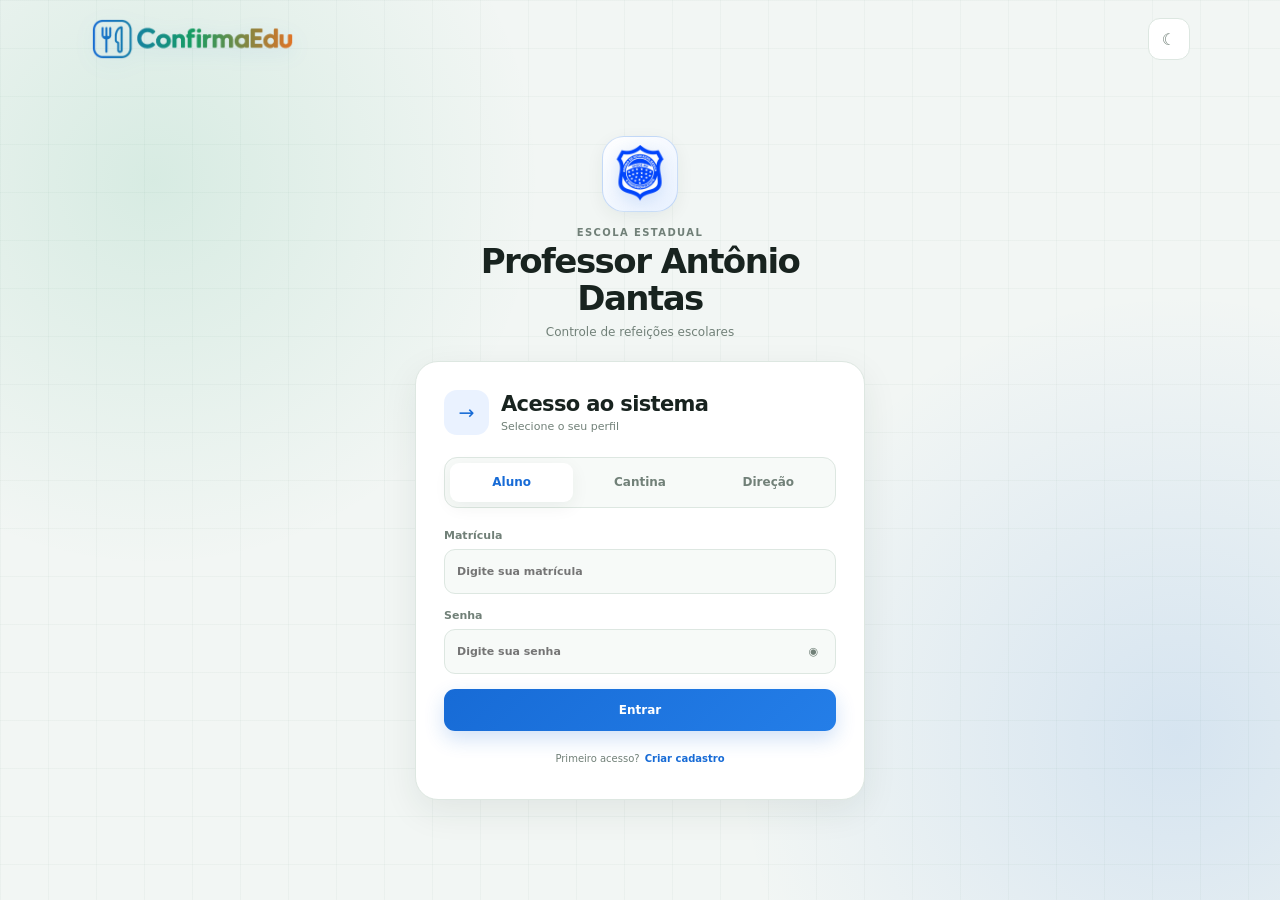
==== index.html @ 9b9e9556 "Primeiro commit do ConfirmaEdu Adiciona o cliente Supabase vendorizado (supabase.js), que faltava e " ====
<!doctype html>
<html lang="pt-BR">
  <head>
    <meta charset="UTF-8" />
    <meta name="viewport" content="width=device-width, initial-scale=1.0" />
    <meta name="theme-color" content="#147a50" />
    <meta
      name="description"
      content="ConfirmaEdu — controle compartilhado de refeições da Escola Estadual Professor Antônio Dantas."
    />
    <title>ConfirmaEdu</title>
    <link rel="stylesheet" href="style.css" />
    <script src="supabase.js" defer></script>
    <script src="qrcode.js" defer></script>
    <script src="jsQR.js" defer></script>
    <script src="config.js" defer></script>
    <script src="script.js" defer></script>
  </head>
  <body>
    <div id="app" aria-live="polite">
      <main class="loading-screen">
        <div class="brand brand-loading">
          <img class="brand-logo" src="confirmaedu-logo.png" alt="ConfirmaEdu" />
        </div>
        <strong>Carregando o ConfirmaEdu…</strong>
      </main>
    </div>
    <div id="toast" class="toast" role="status" aria-live="polite"></div>
    <noscript>Ative o JavaScript para utilizar o ConfirmaEdu.</noscript>
  </body>
</html>
---- style.css ----
:root {
  --bg: #f2f6f4;
  --surface: #ffffff;
  --surface-2: #f7faf8;
  --text: #18231f;
  --muted: #718078;
  --border: #dde7e1;
  --primary: #176bd6;
  --primary-soft: #eaf2ff;
  --green: #169d63;
  --green-dark: #087548;
  --green-soft: #e7f7ef;
  --orange: #e57326;
  --orange-soft: #fff0e5;
  --red: #d94d4d;
  --red-soft: #ffeded;
  --purple: #7658db;
  --purple-soft: #f0edff;
  --shadow: 0 12px 35px rgba(21, 48, 37, 0.08);
  --shadow-small: 0 5px 18px rgba(21, 48, 37, 0.06);
  color-scheme: light;
}

:root[data-theme="dark"] {
  --bg: #0d1512;
  --surface: #16211d;
  --surface-2: #111a17;
  --text: #eff7f3;
  --muted: #8b9a93;
  --border: #2b3b34;
  --primary: #64a1ff;
  --primary-soft: rgba(49, 116, 219, 0.17);
  --green: #48cb8d;
  --green-dark: #75dfaa;
  --green-soft: rgba(33, 173, 105, 0.16);
  --orange: #ff9857;
  --orange-soft: rgba(229, 115, 38, 0.16);
  --red: #ff7777;
  --red-soft: rgba(217, 77, 77, 0.16);
  --purple: #ad99ff;
  --purple-soft: rgba(118, 88, 219, 0.18);
  --shadow: 0 16px 45px rgba(0, 0, 0, 0.3);
  --shadow-small: 0 6px 20px rgba(0, 0, 0, 0.18);
  color-scheme: dark;
}

* {
  box-sizing: border-box;
}

html {
  min-width: 320px;
  scroll-behavior: smooth;
}

body {
  min-height: 100vh;
  margin: 0;
  color: var(--text);
  background: var(--bg);
  font-family: Inter, system-ui, -apple-system, BlinkMacSystemFont, "Segoe UI", sans-serif;
  -webkit-font-smoothing: antialiased;
}

button,
input,
select,
textarea {
  color: inherit;
  font: inherit;
}

button,
select {
  cursor: pointer;
}

button {
  border: 0;
}

button:focus-visible,
input:focus-visible,
select:focus-visible,
textarea:focus-visible {
  outline: 3px solid rgba(23, 107, 214, 0.3);
  outline-offset: 2px;
}

.loading-screen {
  display: grid;
  min-height: 100vh;
  place-content: center;
  justify-items: center;
  gap: 14px;
  color: var(--muted);
}

.brand {
  position: relative;
  display: inline-flex;
  width: 205px;
  height: 54px;
  flex: 0 0 auto;
  align-items: center;
  justify-content: center;
  background: transparent;
}

.brand-logo {
  display: block;
  width: 100%;
  height: 100%;
  object-fit: contain;
  object-position: center;
  filter: drop-shadow(0 5px 10px rgba(23, 107, 214, 0.1));
}

:root[data-theme="dark"] .brand-logo {
  filter: drop-shadow(0 5px 12px rgba(0, 0, 0, 0.28));
}

.brand-loading {
  width: 245px;
  height: 65px;
  border-radius: 17px;
}

.icon-button {
  display: inline-grid;
  width: 42px;
  height: 42px;
  place-items: center;
  border: 1px solid var(--border);
  border-radius: 12px;
  color: var(--muted);
  background: var(--surface);
  transition: 0.16s ease;
}

.icon-button:hover {
  color: var(--text);
  transform: translateY(-1px);
  box-shadow: var(--shadow-small);
}

.login-page {
  position: relative;
  display: grid;
  min-height: 100vh;
  grid-template-rows: auto 1fr;
  overflow: hidden;
  background:
    radial-gradient(circle at 12% 20%, rgba(22, 157, 99, 0.12), transparent 29%),
    radial-gradient(circle at 92% 82%, rgba(23, 107, 214, 0.13), transparent 32%),
    var(--bg);
}

.login-page::before {
  position: absolute;
  inset: 0;
  background-image: linear-gradient(rgba(40, 95, 71, 0.035) 1px, transparent 1px), linear-gradient(90deg, rgba(40, 95, 71, 0.035) 1px, transparent 1px);
  background-size: 48px 48px;
  content: "";
  pointer-events: none;
}

.login-topbar {
  position: relative;
  z-index: 1;
  display: flex;
  width: min(1100px, calc(100% - 40px));
  min-height: 78px;
  align-items: center;
  justify-content: space-between;
  margin: 0 auto;
}

.login-stage {
  position: relative;
  z-index: 1;
  display: grid;
  place-items: center;
  width: 100%;
  padding: 34px 20px 76px;
}

.login-panel {
  width: min(450px, 100%);
}

.school-heading {
  margin-bottom: 22px;
  text-align: center;
}

.school-symbol {
  display: grid;
  width: 54px;
  height: 54px;
  place-items: center;
  margin: 0 auto 15px;
  border: 1px solid rgba(23, 107, 214, 0.18);
  border-radius: 17px;
  color: var(--primary);
  background: var(--primary-soft);
  font-size: 21px;
  box-shadow: var(--shadow-small);
}

.school-symbol.school-logo {
  width: 76px;
  height: 76px;
  padding: 7px;
  border-color: rgba(23, 107, 214, 0.2);
  border-radius: 22px;
  background: linear-gradient(145deg, var(--surface), var(--primary-soft));
}

.school-logo img {
  display: block;
  width: 100%;
  height: 100%;
  object-fit: contain;
  filter: drop-shadow(0 5px 9px rgba(23, 107, 214, 0.16));
}

:root[data-theme="dark"] .school-symbol.school-logo {
  border-color: rgba(100, 161, 255, 0.22);
  background: linear-gradient(145deg, var(--surface), rgba(23, 107, 214, 0.14));
}

.school-heading p,
.school-heading h1,
.school-heading > span:last-child {
  margin: 0;
}

.school-heading p {
  color: var(--muted);
  font-size: 10px;
  font-weight: 750;
  letter-spacing: 0.14em;
  text-transform: uppercase;
}

.school-heading h1 {
  margin-top: 5px;
  font-size: clamp(27px, 5vw, 34px);
  letter-spacing: -0.045em;
  line-height: 1.08;
}

.school-heading > span:last-child {
  display: block;
  margin-top: 8px;
  color: var(--muted);
  font-size: 12px;
}

.login-card {
  padding: 28px;
  border: 1px solid var(--border);
  border-radius: 23px;
  background: var(--surface);
  box-shadow: var(--shadow);
}

.login-card__heading {
  display: flex;
  align-items: center;
  gap: 12px;
  margin-bottom: 22px;
}

.login-card__heading > span {
  display: grid;
  width: 45px;
  height: 45px;
  place-items: center;
  border-radius: 13px;
  color: var(--primary);
  background: var(--primary-soft);
  font-size: 19px;
}

.login-card h2,
.login-card p {
  margin: 0;
}

.login-card h2 {
  font-size: 21px;
  letter-spacing: -0.03em;
}

.login-card__heading p {
  margin-top: 4px;
  color: var(--muted);
  font-size: 11px;
}

.role-tabs {
  display: grid;
  grid-template-columns: repeat(3, 1fr);
  gap: 5px;
  padding: 5px;
  border: 1px solid var(--border);
  border-radius: 13px;
  background: var(--surface-2);
}

.role-tabs button {
  min-height: 39px;
  border-radius: 9px;
  color: var(--muted);
  background: transparent;
  font-size: 12px;
  font-weight: 700;
}

.role-tabs button.active {
  color: var(--primary);
  background: var(--surface);
  box-shadow: var(--shadow-small);
}

.login-form,
.form-grid {
  display: grid;
  gap: 15px;
}

.login-form {
  margin-top: 21px;
}

label {
  display: grid;
  gap: 7px;
  color: var(--muted);
  font-size: 11px;
  font-weight: 680;
}

input,
select,
textarea {
  width: 100%;
  border: 1px solid var(--border);
  border-radius: 11px;
  outline: none;
  color: var(--text);
  background: var(--surface-2);
}

input,
select {
  min-height: 45px;
  padding: 0 12px;
}

textarea {
  min-height: 100px;
  padding: 12px;
  resize: vertical;
  line-height: 1.5;
}

input:focus,
select:focus,
textarea:focus {
  border-color: var(--primary);
  box-shadow: 0 0 0 3px rgba(23, 107, 214, 0.12);
}

.password-wrap {
  position: relative;
}

.password-wrap input {
  padding-right: 44px;
}

.password-wrap button {
  position: absolute;
  top: 5px;
  right: 5px;
  display: grid;
  width: 35px;
  height: 35px;
  place-items: center;
  border-radius: 9px;
  color: var(--muted);
  background: transparent;
}

.button {
  display: inline-flex;
  min-height: 42px;
  align-items: center;
  justify-content: center;
  gap: 8px;
  padding: 9px 16px;
  border-radius: 11px;
  font-size: 12px;
  font-weight: 730;
  transition: 0.16s ease;
}

.button:hover:not(:disabled) {
  transform: translateY(-1px);
}

.button:disabled {
  cursor: not-allowed;
  opacity: 0.5;
}

.button-primary {
  color: white;
  background: linear-gradient(135deg, #176bd6, #247ee8);
  box-shadow: 0 8px 20px rgba(23, 107, 214, 0.2);
}

.button-secondary {
  border: 1px solid var(--border);
  color: var(--muted);
  background: var(--surface);
}

.button-success {
  color: white;
  background: var(--green);
}

.button-danger {
  color: var(--red);
  background: var(--red-soft);
}

.button-small {
  min-height: 34px;
  padding: 6px 11px;
  border-radius: 9px;
  font-size: 10px;
}

.button-full {
  width: 100%;
}

.login-error {
  display: none;
  padding: 10px 11px;
  border-radius: 10px;
  color: var(--red);
  background: var(--red-soft);
  font-size: 10px;
  font-weight: 650;
  line-height: 1.4;
}

.login-error.show {
  display: block;
}

.demo-credentials {
  display: flex;
  width: 100%;
  align-items: center;
  justify-content: space-between;
  gap: 10px;
  margin-top: 14px;
  padding: 10px 12px;
  border: 1px dashed var(--border);
  border-radius: 10px;
  color: var(--muted);
  background: transparent;
  font-size: 9px;
  text-align: left;
}

.demo-credentials:hover {
  border-color: var(--green);
  background: var(--green-soft);
}

.demo-credentials strong {
  color: var(--text);
  font-family: ui-monospace, SFMono-Regular, Menlo, monospace;
  font-size: 9px;
}

.auth-switch {
  display: flex;
  width: 100%;
  align-items: center;
  justify-content: center;
  gap: 5px;
  margin-top: 15px;
  padding: 7px;
  color: var(--muted);
  background: transparent;
  font-size: 10px;
}

.auth-switch strong {
  color: var(--primary);
}

.app-shell {
  display: grid;
  min-height: 100vh;
  grid-template-columns: 235px minmax(0, 1fr);
}

.sidebar {
  position: fixed;
  z-index: 30;
  inset: 0 auto 0 0;
  display: flex;
  width: 235px;
  flex-direction: column;
  padding: 20px 15px 16px;
  border-right: 1px solid var(--border);
  background: var(--surface);
}

.sidebar .brand {
  width: 100%;
  max-width: 205px;
  align-self: center;
}

.profile-box {
  display: flex;
  align-items: center;
  gap: 10px;
  margin: 21px 0 18px;
  padding: 11px;
  border: 1px solid var(--border);
  border-radius: 13px;
  background: var(--surface-2);
}

.avatar {
  display: grid;
  width: 35px;
  height: 35px;
  flex: 0 0 auto;
  place-items: center;
  border-radius: 10px;
  color: var(--primary);
  background: var(--primary-soft);
  font-size: 10px;
  font-weight: 800;
}

.profile-box div {
  min-width: 0;
}

.profile-box strong,
.profile-box small {
  display: block;
  overflow: hidden;
  text-overflow: ellipsis;
  white-space: nowrap;
}

.profile-box strong {
  font-size: 11px;
}

.profile-box small {
  margin-top: 2px;
  color: var(--muted);
  font-size: 9px;
}

.side-nav {
  display: grid;
  gap: 5px;
}

.side-nav button {
  display: flex;
  min-height: 44px;
  align-items: center;
  gap: 10px;
  padding: 0 12px;
  border-radius: 10px;
  color: var(--muted);
  background: transparent;
  font-size: 12px;
  font-weight: 650;
  text-align: left;
}

.side-nav button:hover {
  color: var(--text);
  background: var(--surface-2);
}

.side-nav button.active {
  color: var(--primary);
  background: var(--primary-soft);
}

.side-nav .nav-icon {
  width: 22px;
  font-size: 15px;
  text-align: center;
}

.logout-button {
  display: flex;
  align-items: center;
  gap: 8px;
  margin-top: auto;
  padding: 11px 12px;
  border-radius: 10px;
  color: var(--muted);
  background: transparent;
  font-size: 11px;
  font-weight: 650;
}

.logout-button:hover {
  color: var(--red);
  background: var(--red-soft);
}

.main-wrap {
  min-width: 0;
  grid-column: 2;
}

.topbar {
  position: sticky;
  z-index: 20;
  top: 0;
  display: flex;
  min-height: 66px;
  align-items: center;
  justify-content: space-between;
  padding: 0 27px;
  border-bottom: 1px solid var(--border);
  background: rgba(255, 255, 255, 0.9);
  backdrop-filter: blur(15px);
}

:root[data-theme="dark"] .topbar {
  background: rgba(22, 33, 29, 0.9);
}

.topbar-school {
  color: var(--muted);
  font-size: 11px;
  font-weight: 650;
}

.topbar-actions {
  display: flex;
  gap: 8px;
}

.content {
  width: 100%;
  max-width: 1450px;
  margin: 0 auto;
  padding: 29px 31px 48px;
}

.page-stack {
  display: grid;
  gap: 20px;
}

.page-heading {
  display: flex;
  align-items: flex-end;
  justify-content: space-between;
  gap: 18px;
}

.page-heading .overline {
  display: block;
  margin-bottom: 6px;
  color: var(--green-dark);
  font-size: 9px;
  font-weight: 780;
  letter-spacing: 0.12em;
  text-transform: uppercase;
}

.page-heading h1,
.page-heading p {
  margin: 0;
}

.page-heading h1 {
  font-size: clamp(25px, 2.6vw, 34px);
  letter-spacing: -0.045em;
  line-height: 1.1;
}

.page-heading p {
  margin-top: 6px;
  color: var(--muted);
  font-size: 11px;
}

.card {
  padding: 21px;
  border: 1px solid var(--border);
  border-radius: 19px;
  background: var(--surface);
  box-shadow: var(--shadow-small);
}

.student-grid,
.two-columns,
.reports-grid {
  display: grid;
  gap: 17px;
}

.student-grid {
  grid-template-columns: minmax(0, 1.45fr) minmax(290px, 0.7fr);
}

.two-columns {
  grid-template-columns: repeat(2, minmax(0, 1fr));
}

.reports-grid {
  grid-template-columns: 1.2fr 0.8fr;
}

.confirm-card {
  position: relative;
  overflow: hidden;
  background:
    radial-gradient(circle at 96% 3%, rgba(23, 107, 214, 0.1), transparent 32%),
    var(--surface);
}

.confirm-card h2 {
  max-width: 680px;
  margin: 14px 0 6px;
  font-size: clamp(21px, 2.4vw, 29px);
  letter-spacing: -0.04em;
}

.confirm-card > p {
  margin: 0;
  color: var(--muted);
  font-size: 11px;
}

.pill {
  display: inline-flex;
  align-items: center;
  gap: 5px;
  padding: 6px 9px;
  border-radius: 999px;
  font-size: 9px;
  font-weight: 750;
}

.pill-blue {
  color: var(--primary);
  background: var(--primary-soft);
}

.pill-green {
  color: var(--green-dark);
  background: var(--green-soft);
}

.pill-orange {
  color: var(--orange);
  background: var(--orange-soft);
}

.class-line {
  display: inline-flex;
  align-items: center;
  gap: 9px;
  margin: 20px 0 14px;
  padding: 9px 11px;
  border-radius: 9px;
  color: var(--muted);
  background: var(--surface-2);
  font-size: 10px;
}

.class-line strong {
  color: var(--text);
}

.attendance-buttons {
  display: grid;
  grid-template-columns: 1fr 1fr;
  gap: 11px;
}

.attendance-button {
  display: flex;
  min-height: 70px;
  align-items: center;
  gap: 10px;
  padding: 12px 14px;
  border: 1px solid var(--border);
  border-radius: 13px;
  color: var(--muted);
  background: var(--surface);
  text-align: left;
}

.attendance-button span:first-child {
  display: grid;
  width: 32px;
  height: 32px;
  place-items: center;
  border-radius: 10px;
  background: var(--surface-2);
  font-size: 16px;
}

.attendance-button strong,
.attendance-button small {
  display: block;
}

.attendance-button strong {
  color: var(--text);
  font-size: 11px;
}

.attendance-button small {
  margin-top: 3px;
  color: var(--muted);
  font-size: 8px;
}

.attendance-button.yes.active,
.attendance-button.yes:hover {
  border-color: var(--green);
  background: var(--green-soft);
}

.attendance-button.no.active,
.attendance-button.no:hover {
  border-color: var(--orange);
  background: var(--orange-soft);
}

.feedback {
  margin-top: 12px;
  padding: 10px 12px;
  border-radius: 10px;
  color: var(--green-dark);
  background: var(--green-soft);
  font-size: 10px;
  font-weight: 650;
}

.feedback.orange {
  color: var(--orange);
  background: var(--orange-soft);
}

.today-menu {
  position: relative;
  overflow: hidden;
}

.today-menu::after {
  position: absolute;
  right: -35px;
  bottom: -45px;
  width: 110px;
  height: 110px;
  border: 22px solid var(--green-soft);
  border-radius: 50%;
  content: "";
}

.today-menu h3 {
  position: relative;
  z-index: 1;
  margin: 16px 0 6px;
  font-size: 17px;
  letter-spacing: -0.03em;
}

.today-menu p {
  position: relative;
  z-index: 1;
  margin: 0;
  color: var(--muted);
  font-size: 10px;
  line-height: 1.5;
}

.today-menu footer {
  position: relative;
  z-index: 1;
  margin-top: 18px;
  padding-top: 12px;
  border-top: 1px solid var(--border);
  color: var(--green-dark);
  font-size: 9px;
  font-weight: 650;
}

.student-qr-card {
  display: grid;
  grid-template-columns: auto minmax(0, 1fr) auto;
  align-items: center;
  gap: 16px;
  background:
    radial-gradient(circle at 95% 12%, rgba(23, 107, 214, 0.1), transparent 32%),
    var(--surface);
}

.student-qr-card.complete {
  border-color: rgba(22, 157, 99, 0.3);
  background: var(--green-soft);
}

.student-qr-icon {
  display: grid;
  width: 50px;
  height: 50px;
  place-items: center;
  border-radius: 15px;
  color: var(--primary);
  background: var(--primary-soft);
  font-size: 21px;
  font-weight: 800;
}

.student-qr-card.complete .student-qr-icon {
  color: var(--green-dark);
  background: rgba(22, 157, 99, 0.17);
}

.student-qr-card h2 {
  margin: 4px 0;
  font-size: 18px;
  letter-spacing: -0.03em;
}

.student-qr-card p {
  margin: 0;
  color: var(--muted);
  font-size: 10px;
  line-height: 1.5;
}

.profile-status {
  display: flex;
  align-items: center;
  gap: 11px;
  padding: 14px;
  border-radius: 12px;
  color: var(--green-dark);
  background: var(--green-soft);
}

.profile-status > span {
  display: grid;
  width: 34px;
  height: 34px;
  place-items: center;
  border-radius: 10px;
  background: rgba(22, 157, 99, 0.14);
  font-weight: 800;
}

.profile-status strong,
.profile-status p {
  display: block;
  margin: 0;
}

.profile-status strong {
  font-size: 10px;
}

.profile-status p {
  margin-top: 3px;
  color: var(--muted);
  font-size: 8px;
  line-height: 1.45;
}

.stats-grid {
  display: grid;
  grid-template-columns: repeat(4, 1fr);
  gap: 12px;
}

.stat-card {
  display: flex;
  min-width: 0;
  align-items: flex-start;
  gap: 11px;
  padding: 16px;
  border: 1px solid var(--border);
  border-radius: 15px;
  background: var(--surface);
  box-shadow: var(--shadow-small);
}

.stat-icon {
  display: grid;
  width: 39px;
  height: 39px;
  flex: 0 0 auto;
  place-items: center;
  border-radius: 11px;
  font-size: 17px;
}

.stat-icon.blue { background: var(--primary-soft); }
.stat-icon.green { background: var(--green-soft); }
.stat-icon.orange { background: var(--orange-soft); }
.stat-icon.purple { background: var(--purple-soft); }

.stat-card span:not(.stat-icon),
.stat-card strong,
.stat-card small {
  display: block;
}

.stat-card span:not(.stat-icon) {
  overflow: hidden;
  color: var(--muted);
  font-size: 8px;
  font-weight: 650;
  text-overflow: ellipsis;
  white-space: nowrap;
}

.stat-card strong {
  margin: 3px 0 2px;
  font-size: 23px;
  letter-spacing: -0.04em;
}

.stat-card small {
  color: var(--muted);
  font-size: 8px;
}

.section-head {
  display: flex;
  align-items: center;
  justify-content: space-between;
  gap: 14px;
  margin-bottom: 16px;
}

.section-head h2,
.section-head p {
  margin: 0;
}

.section-head h2 {
  font-size: 15px;
  letter-spacing: -0.02em;
}

.section-head p {
  margin-top: 3px;
  color: var(--muted);
  font-size: 9px;
}

.menu-list,
.list {
  display: grid;
  gap: 10px;
}

.menu-row {
  position: relative;
  display: grid;
  grid-template-columns: 73px minmax(0, 1fr) auto;
  overflow: hidden;
  border: 1px solid var(--border);
  border-radius: 14px;
  background: var(--surface);
}

.menu-row.today {
  border-color: var(--green);
}

.menu-date {
  display: grid;
  align-content: center;
  justify-items: center;
  padding: 14px 9px;
  color: var(--primary);
  background: var(--primary-soft);
}

.menu-row.today .menu-date {
  color: var(--green-dark);
  background: var(--green-soft);
}

.menu-date strong {
  font-size: 14px;
}

.menu-date small {
  font-size: 8px;
  font-weight: 700;
}

.menu-content {
  min-width: 0;
  padding: 14px 16px;
}

.menu-content > span {
  color: var(--muted);
  font-size: 8px;
  font-weight: 720;
  text-transform: uppercase;
}

.menu-content h3,
.menu-content p {
  margin: 0;
}

.menu-content h3 {
  margin-top: 5px;
  font-size: 12px;
}

.menu-content p {
  margin-top: 3px;
  color: var(--muted);
  font-size: 9px;
}

.menu-meta {
  margin-top: 7px;
  color: var(--green-dark);
  font-size: 8px;
  font-weight: 650;
}

.menu-row .edit-button {
  align-self: center;
  margin-right: 13px;
}

.class-grid {
  display: grid;
  grid-template-columns: repeat(3, 1fr);
  gap: 10px;
}

.class-card {
  padding: 13px;
  border: 1px solid var(--border);
  border-radius: 12px;
  background: var(--surface-2);
}

.class-card header,
.class-card p {
  display: flex;
  align-items: center;
  justify-content: space-between;
}

.class-card header {
  font-size: 11px;
}

.class-card header span {
  color: var(--green-dark);
  font-size: 8px;
  font-weight: 750;
}

.class-card p {
  margin: 11px 0 8px;
  color: var(--muted);
  font-size: 8px;
}

.class-card p strong {
  color: var(--text);
  font-size: 9px;
}

.progress {
  overflow: hidden;
  height: 5px;
  border-radius: 999px;
  background: var(--border);
}

.progress span {
  display: block;
  height: 100%;
  border-radius: inherit;
  background: linear-gradient(90deg, var(--green), #4bd79a);
}

.history-row,
.person-row,
.document-row,
.checkin-row {
  display: flex;
  align-items: center;
  gap: 10px;
  padding: 11px 2px;
  border-top: 1px solid var(--border);
}

.row-icon {
  display: grid;
  width: 37px;
  height: 37px;
  flex: 0 0 auto;
  place-items: center;
  border-radius: 10px;
  background: var(--surface-2);
}

.row-icon.green { color: var(--green-dark); background: var(--green-soft); }
.row-icon.orange { color: var(--orange); background: var(--orange-soft); }
.row-icon.blue { color: var(--primary); background: var(--primary-soft); }

.row-main {
  min-width: 0;
  flex: 1;
}

.row-main strong,
.row-main small {
  display: block;
  overflow: hidden;
  text-overflow: ellipsis;
  white-space: nowrap;
}

.row-main strong {
  font-size: 10px;
}

.row-main small {
  margin-top: 3px;
  color: var(--muted);
  font-size: 8px;
}

.badge {
  display: inline-flex;
  align-items: center;
  justify-content: center;
  padding: 5px 8px;
  border-radius: 999px;
  font-size: 8px;
  font-weight: 730;
  white-space: nowrap;
}

.badge-green { color: var(--green-dark); background: var(--green-soft); }
.badge-orange { color: var(--orange); background: var(--orange-soft); }
.badge-gray { color: var(--muted); background: var(--surface-2); }
.badge-blue { color: var(--primary); background: var(--primary-soft); }

.empty-state {
  display: grid;
  justify-items: center;
  padding: 40px 20px;
  color: var(--muted);
  text-align: center;
}

.empty-state span {
  font-size: 30px;
}

.empty-state strong {
  margin-top: 9px;
  color: var(--text);
  font-size: 11px;
}

.empty-state p {
  margin: 4px 0 0;
  font-size: 9px;
}

.local-box {
  display: flex;
  align-items: flex-start;
  gap: 11px;
  padding: 14px;
  border: 1px solid rgba(23, 107, 214, 0.22);
  border-radius: 12px;
  color: var(--primary);
  background: var(--primary-soft);
}

.local-box strong {
  display: block;
  font-size: 10px;
}

.local-box p {
  margin: 3px 0 0;
  color: var(--muted);
  font-size: 8px;
  line-height: 1.5;
}

.search-row {
  display: flex;
  gap: 10px;
  margin-bottom: 16px;
}

.search-row input {
  flex: 1;
}

.bar-chart {
  display: grid;
  height: 235px;
  grid-template-columns: repeat(6, 1fr);
  align-items: end;
  gap: 13px;
  padding: 20px 10px 0;
  border-bottom: 1px solid var(--border);
  background-image: repeating-linear-gradient(to bottom, var(--border) 0, var(--border) 1px, transparent 1px, transparent 53px);
}

.bar-item {
  display: grid;
  height: 100%;
  grid-template-rows: 1fr auto;
  align-items: end;
  justify-items: center;
  gap: 7px;
}

.bar {
  position: relative;
  width: min(34px, 70%);
  height: 100%;
}

.bar span {
  position: absolute;
  inset: auto 0 0;
  border-radius: 7px 7px 2px 2px;
  background: linear-gradient(to top, var(--green), #58dca0);
}

.bar span::before {
  position: absolute;
  right: 50%;
  bottom: calc(100% + 4px);
  color: var(--muted);
  content: attr(data-value);
  font-size: 7px;
  font-weight: 700;
  transform: translateX(50%);
}

.bar-item strong {
  padding-bottom: 8px;
  color: var(--muted);
  font-size: 7px;
}

.qr-control-grid {
  display: grid;
  grid-template-columns: minmax(300px, 0.9fr) minmax(0, 1.1fr);
  gap: 14px;
}

.qr-print-card {
  text-align: center;
}

.qr-print-card .section-head {
  text-align: left;
}

.school-qr {
  display: grid;
  width: min(280px, 100%);
  aspect-ratio: 1;
  place-items: center;
  margin: 18px auto;
  padding: 14px;
  border: 1px solid var(--border);
  border-radius: 18px;
  background: white;
}

.school-qr svg {
  display: block;
  width: 100%;
  height: 100%;
}

.qr-print-actions {
  max-width: 280px;
  margin: 0 auto;
}

.qr-instructions {
  display: flex;
  flex-direction: column;
  justify-content: center;
}

.qr-instructions h2 {
  margin: 16px 0 12px;
  font-size: 22px;
  letter-spacing: -0.035em;
}

.qr-instructions ol {
  display: grid;
  gap: 12px;
  margin: 0;
  padding-left: 19px;
  color: var(--muted);
  font-size: 11px;
  line-height: 1.5;
}

.qr-instructions li::marker {
  color: var(--primary);
  font-weight: 800;
}

.qr-scanner {
  display: grid;
  gap: 13px;
}

.camera-frame {
  position: relative;
  overflow: hidden;
  min-height: 330px;
  border-radius: 16px;
  background: #07100c;
}

.camera-frame video {
  display: block;
  width: 100%;
  height: 330px;
  object-fit: cover;
}

.scan-guide {
  position: absolute;
  top: 50%;
  left: 50%;
  width: min(230px, 68%);
  aspect-ratio: 1;
  border: 3px solid rgba(255, 255, 255, 0.92);
  border-radius: 20px;
  box-shadow: 0 0 0 999px rgba(3, 10, 7, 0.35), inset 0 0 25px rgba(22, 157, 99, 0.18);
  transform: translate(-50%, -50%);
}

.scanner-status {
  display: flex;
  align-items: center;
  gap: 8px;
  padding: 10px 12px;
  border-radius: 10px;
  color: var(--green-dark);
  background: var(--green-soft);
  font-size: 10px;
  font-weight: 680;
}

.scanner-status.error {
  color: var(--orange);
  background: var(--orange-soft);
}

.status-dot {
  width: 7px;
  height: 7px;
  border-radius: 50%;
  background: var(--green);
  box-shadow: 0 0 0 4px rgba(22, 157, 99, 0.14);
}

.qr-scanner > p {
  margin: 0;
  color: var(--muted);
  font-size: 10px;
  text-align: center;
}

.qr-success {
  display: grid;
  justify-items: center;
  padding: 12px 5px 4px;
  text-align: center;
}

.qr-success > span {
  display: grid;
  width: 72px;
  height: 72px;
  place-items: center;
  border-radius: 50%;
  color: white;
  background: var(--green);
  box-shadow: 0 12px 28px rgba(22, 157, 99, 0.26);
  font-size: 31px;
  font-weight: 850;
}

.qr-success h2 {
  margin: 18px 0 6px;
  font-size: 23px;
  letter-spacing: -0.035em;
}

.qr-success p {
  max-width: 360px;
  margin: 0 0 20px;
  color: var(--muted);
  font-size: 11px;
  line-height: 1.6;
}

.modal-layer {
  position: fixed;
  z-index: 100;
  inset: 0;
  display: grid;
  place-items: center;
  padding: 18px;
}

.modal-backdrop {
  position: absolute;
  inset: 0;
  background: rgba(4, 12, 9, 0.67);
  backdrop-filter: blur(5px);
}

.modal {
  position: relative;
  z-index: 1;
  width: min(510px, 100%);
  max-height: calc(100vh - 36px);
  overflow: auto;
  border: 1px solid var(--border);
  border-radius: 20px;
  background: var(--surface);
  box-shadow: var(--shadow);
  animation: modal-in 0.18s ease-out;
}

.modal.wide {
  width: min(820px, 100%);
}

@keyframes modal-in {
  from { opacity: 0; transform: translateY(10px) scale(0.98); }
  to { opacity: 1; transform: translateY(0) scale(1); }
}

.modal-head {
  position: sticky;
  z-index: 2;
  top: 0;
  display: flex;
  align-items: center;
  justify-content: space-between;
  padding: 17px 19px;
  border-bottom: 1px solid var(--border);
  background: var(--surface);
}

.modal-head h2 {
  margin: 0;
  font-size: 16px;
  letter-spacing: -0.02em;
}

.modal-body {
  padding: 19px;
}

.modal-actions {
  display: flex;
  justify-content: flex-end;
  gap: 8px;
  margin-top: 17px;
}

.file-box {
  position: relative;
  display: grid;
  justify-items: center;
  padding: 21px;
  border: 1px dashed var(--border);
  border-radius: 12px;
  color: var(--primary);
  background: var(--primary-soft);
  text-align: center;
}

.file-box span {
  font-size: 25px;
}

.file-box strong {
  margin-top: 5px;
  color: var(--text);
  font-size: 10px;
}

.file-box small {
  margin-top: 3px;
  color: var(--muted);
  font-size: 8px;
}

.file-box input {
  position: absolute;
  inset: 0;
  width: 100%;
  height: 100%;
  cursor: pointer;
  opacity: 0;
}

.document-preview {
  display: grid;
  grid-template-columns: 1fr 210px;
  gap: 16px;
}

.paper {
  min-height: 390px;
  padding: 30px 34px;
  border: 1px solid #dfe5e1;
  color: #17211d;
  background: white;
  box-shadow: 0 8px 25px rgba(0, 0, 0, 0.08);
}

.paper h3 {
  margin: 55px 0 28px;
  font-family: Georgia, serif;
  font-size: 16px;
  text-align: center;
}

.paper p {
  font-family: Georgia, serif;
  font-size: 11px;
  line-height: 1.8;
  text-align: justify;
}

.signature {
  width: 230px;
  margin: 78px auto 0;
  padding-top: 7px;
  border-top: 1px solid #88938e;
  color: #68736e;
  font-size: 8px;
  text-align: center;
}

.document-info {
  padding: 15px;
  border: 1px solid var(--border);
  border-radius: 13px;
  background: var(--surface-2);
}

.document-info h3 {
  overflow-wrap: anywhere;
  margin: 10px 0 4px;
  font-size: 11px;
}

.document-info p {
  margin: 0 0 16px;
  color: var(--muted);
  font-size: 8px;
}

.document-info dl {
  display: grid;
  gap: 10px;
  margin: 0 0 18px;
}

.document-info dt {
  color: var(--muted);
  font-size: 7px;
  text-transform: uppercase;
}

.document-info dd {
  margin: 2px 0 0;
  font-size: 9px;
  font-weight: 680;
}

.toast {
  position: fixed;
  z-index: 120;
  right: 20px;
  bottom: 20px;
  display: flex;
  max-width: min(390px, calc(100% - 40px));
  align-items: center;
  gap: 9px;
  padding: 12px 14px;
  border: 1px solid rgba(22, 157, 99, 0.28);
  border-radius: 12px;
  color: var(--green-dark);
  background: var(--surface);
  box-shadow: var(--shadow);
  font-size: 10px;
  font-weight: 650;
  opacity: 0;
  pointer-events: none;
  transform: translateY(12px);
  transition: 0.2s ease;
}

.toast.show {
  opacity: 1;
  transform: translateY(0);
}

.mobile-nav,
.mobile-menu-button,
.sidebar-overlay {
  display: none;
}

.approval-note {
  display: flex;
  gap: 11px;
  align-items: flex-start;
  padding: 12px;
  border: 1px solid rgba(38, 107, 207, 0.18);
  border-radius: 12px;
  background: var(--blue-soft);
}

.approval-note > span {
  display: grid;
  place-items: center;
  width: 29px;
  height: 29px;
  flex: 0 0 29px;
  border-radius: 9px;
  color: var(--blue);
  background: var(--surface);
  font-weight: 800;
}

.approval-note strong,
.approval-note p {
  display: block;
}

.approval-note strong {
  font-size: 10px;
  color: var(--text);
}

.approval-note p {
  margin: 3px 0 0;
  font-size: 9px;
  color: var(--muted);
  line-height: 1.45;
}

.setup-card,
.pending-card {
  text-align: center;
}

.setup-card > .stat-icon,
.pending-icon {
  margin: 0 auto 13px;
}

.setup-card > p,
.pending-card > p {
  color: var(--muted);
  font-size: 10px;
  line-height: 1.6;
}

.pending-panel {
  max-width: 760px;
}

.pending-icon {
  display: grid;
  place-items: center;
  width: 54px;
  height: 54px;
  border-radius: 18px;
  color: #fff;
  background: linear-gradient(135deg, var(--green), var(--blue));
  font-size: 25px;
  box-shadow: 0 12px 28px rgba(18, 137, 89, 0.24);
}

.metric-large {
  font-size: 40px;
  font-weight: 800;
  color: var(--green);
  letter-spacing: -0.06em;
}

.metric-caption {
  margin: 3px 0 15px;
  color: var(--muted);
  font-size: 9px;
}

.qr-empty {
  display: grid;
  gap: 14px;
  min-height: 280px;
  align-content: center;
}

.qr-empty .empty-state {
  padding-block: 15px;
}

button:disabled {
  cursor: wait;
  opacity: 0.65;
}

@media (max-width: 1040px) {
  .stats-grid {
    grid-template-columns: repeat(2, 1fr);
  }
}

@media (max-width: 850px) {
  .app-shell {
    grid-template-columns: 1fr;
  }

  .sidebar {
    width: 260px;
    transform: translateX(-105%);
    transition: transform 0.2s ease;
    box-shadow: var(--shadow);
  }

  .sidebar.open {
    transform: translateX(0);
  }

  .sidebar-overlay {
    position: fixed;
    z-index: 25;
    inset: 0;
    display: block;
    background: rgba(3, 10, 7, 0.55);
  }

  .main-wrap {
    grid-column: 1;
  }

  .mobile-menu-button {
    display: inline-grid;
  }

  .topbar-school {
    margin-right: auto;
    margin-left: 11px;
  }

  .student-grid,
  .reports-grid,
  .qr-control-grid {
    grid-template-columns: 1fr;
  }

  .class-grid {
    grid-template-columns: repeat(2, 1fr);
  }
}

@media (max-width: 700px) {
  .login-topbar {
    width: min(100% - 28px, 520px);
  }

  .login-stage {
    padding: 22px 14px 48px;
  }

  .login-card {
    padding: 22px;
  }

  .topbar {
    min-height: 61px;
    padding: 0 14px;
  }

  .topbar-school {
    display: none;
  }

  .content {
    padding: 22px 14px 90px;
  }

  .mobile-nav {
    position: fixed;
    z-index: 24;
    right: 9px;
    bottom: 9px;
    left: 9px;
    display: grid;
    grid-template-columns: repeat(4, 1fr);
    min-height: 62px;
    padding: 5px;
    border: 1px solid var(--border);
    border-radius: 17px;
    background: var(--surface);
    box-shadow: var(--shadow);
  }

  .mobile-nav button {
    display: grid;
    align-content: center;
    justify-items: center;
    gap: 3px;
    border-radius: 11px;
    color: var(--muted);
    background: transparent;
    font-size: 7px;
    font-weight: 650;
  }

  .mobile-nav button span:first-child {
    font-size: 15px;
  }

  .mobile-nav button.active {
    color: var(--primary);
    background: var(--primary-soft);
  }

  .two-columns,
  .attendance-buttons {
    grid-template-columns: 1fr;
  }

  .student-qr-card {
    grid-template-columns: auto 1fr;
  }

  .student-qr-card > .button,
  .student-qr-card > .badge {
    grid-column: 1 / -1;
    width: 100%;
  }

  .page-heading {
    align-items: flex-start;
  }

  .page-heading h1 {
    font-size: 25px;
  }

  .page-heading > .button {
    min-width: 40px;
    padding: 9px 11px;
  }

  .document-preview {
    grid-template-columns: 1fr;
  }

  .camera-frame,
  .camera-frame video {
    min-height: 280px;
    height: 280px;
  }
}

@media (max-width: 480px) {
  .login-topbar .brand {
    width: 190px;
    height: 50px;
  }

  .school-symbol.school-logo {
    width: 70px;
    height: 70px;
  }

  .demo-credentials {
    align-items: flex-start;
    flex-direction: column;
  }

  .stats-grid,
  .class-grid {
    grid-template-columns: 1fr;
  }

  .menu-row {
    grid-template-columns: 61px minmax(0, 1fr) auto;
  }

  .menu-content {
    padding: 12px;
  }

  .person-row,
  .document-row {
    flex-wrap: wrap;
  }

  .person-row .button,
  .document-row .button {
    margin-left: 47px;
  }

  .paper {
    min-height: 350px;
    padding: 23px;
  }

  .bar-chart {
    gap: 6px;
    padding-inline: 2px;
  }
}

@media (prefers-reduced-motion: reduce) {
  *, *::before, *::after {
    scroll-behavior: auto !important;
    animation-duration: 0.01ms !important;
    transition-duration: 0.01ms !important;
  }
}

@media print {
  body * {
    visibility: hidden !important;
  }

  .qr-print-card,
  .qr-print-card * {
    visibility: visible !important;
  }

  .qr-print-card {
    position: absolute;
    inset: 0;
    width: 100%;
    border: 0;
    box-shadow: none;
  }

  .qr-print-actions,
  .qr-print-card .pill {
    display: none !important;
  }

  .school-qr {
    width: 420px;
    max-width: 80vw;
    border: 0;
  }
}
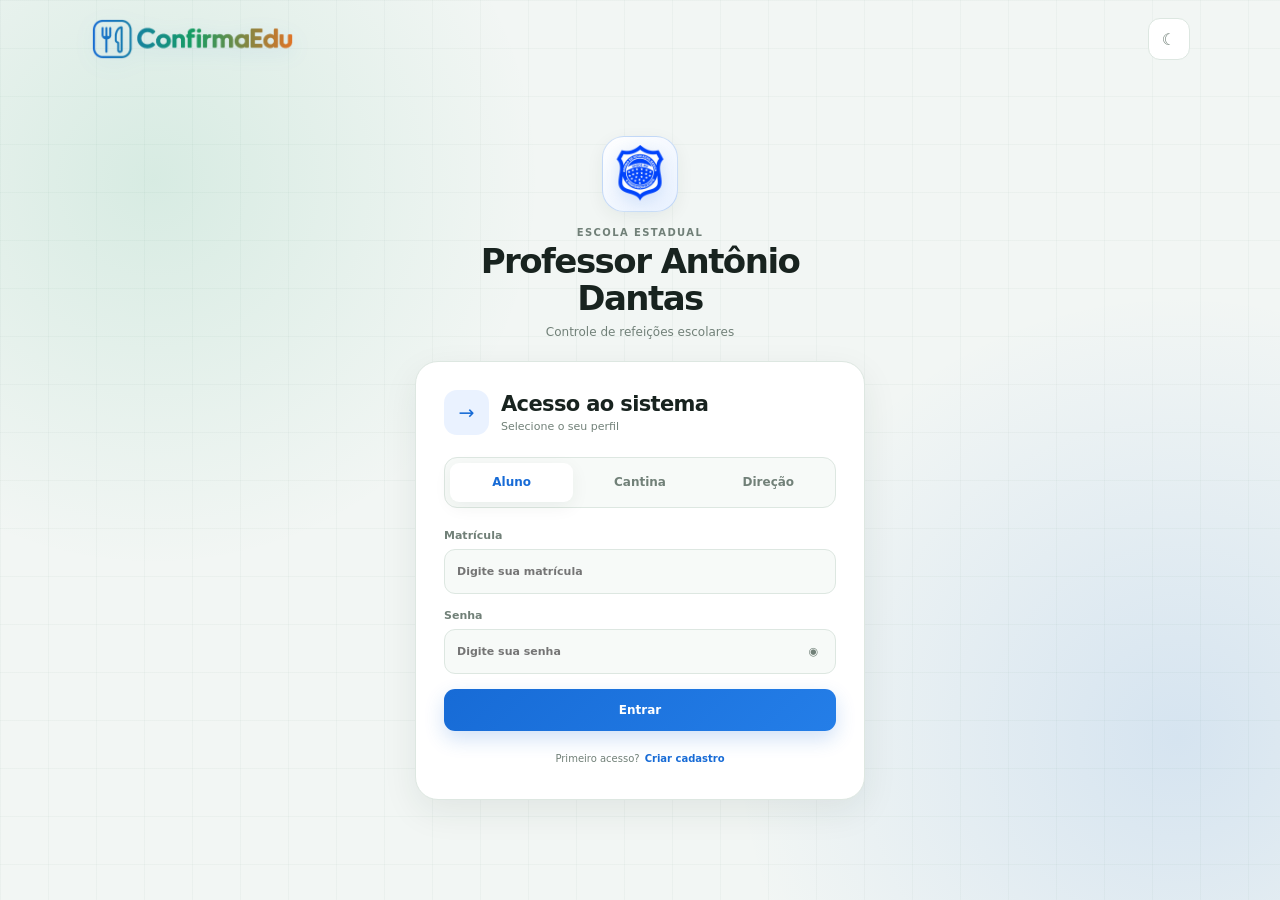
==== commit d0692a6c: "Organiza imagens em /assets e converte para WebP Move os PNGs soltos na raiz para assets/, com nomes" ====
--- a/index.html
+++ b/index.html
@@ -20,7 +20,7 @@
     <div id="app" aria-live="polite">
       <main class="loading-screen">
         <div class="brand brand-loading">
-          <img class="brand-logo" src="confirmaedu-logo.png" alt="ConfirmaEdu" />
+          <img class="brand-logo" src="assets/logo.webp" alt="ConfirmaEdu" />
         </div>
         <strong>Carregando o ConfirmaEdu…</strong>
       </main>
